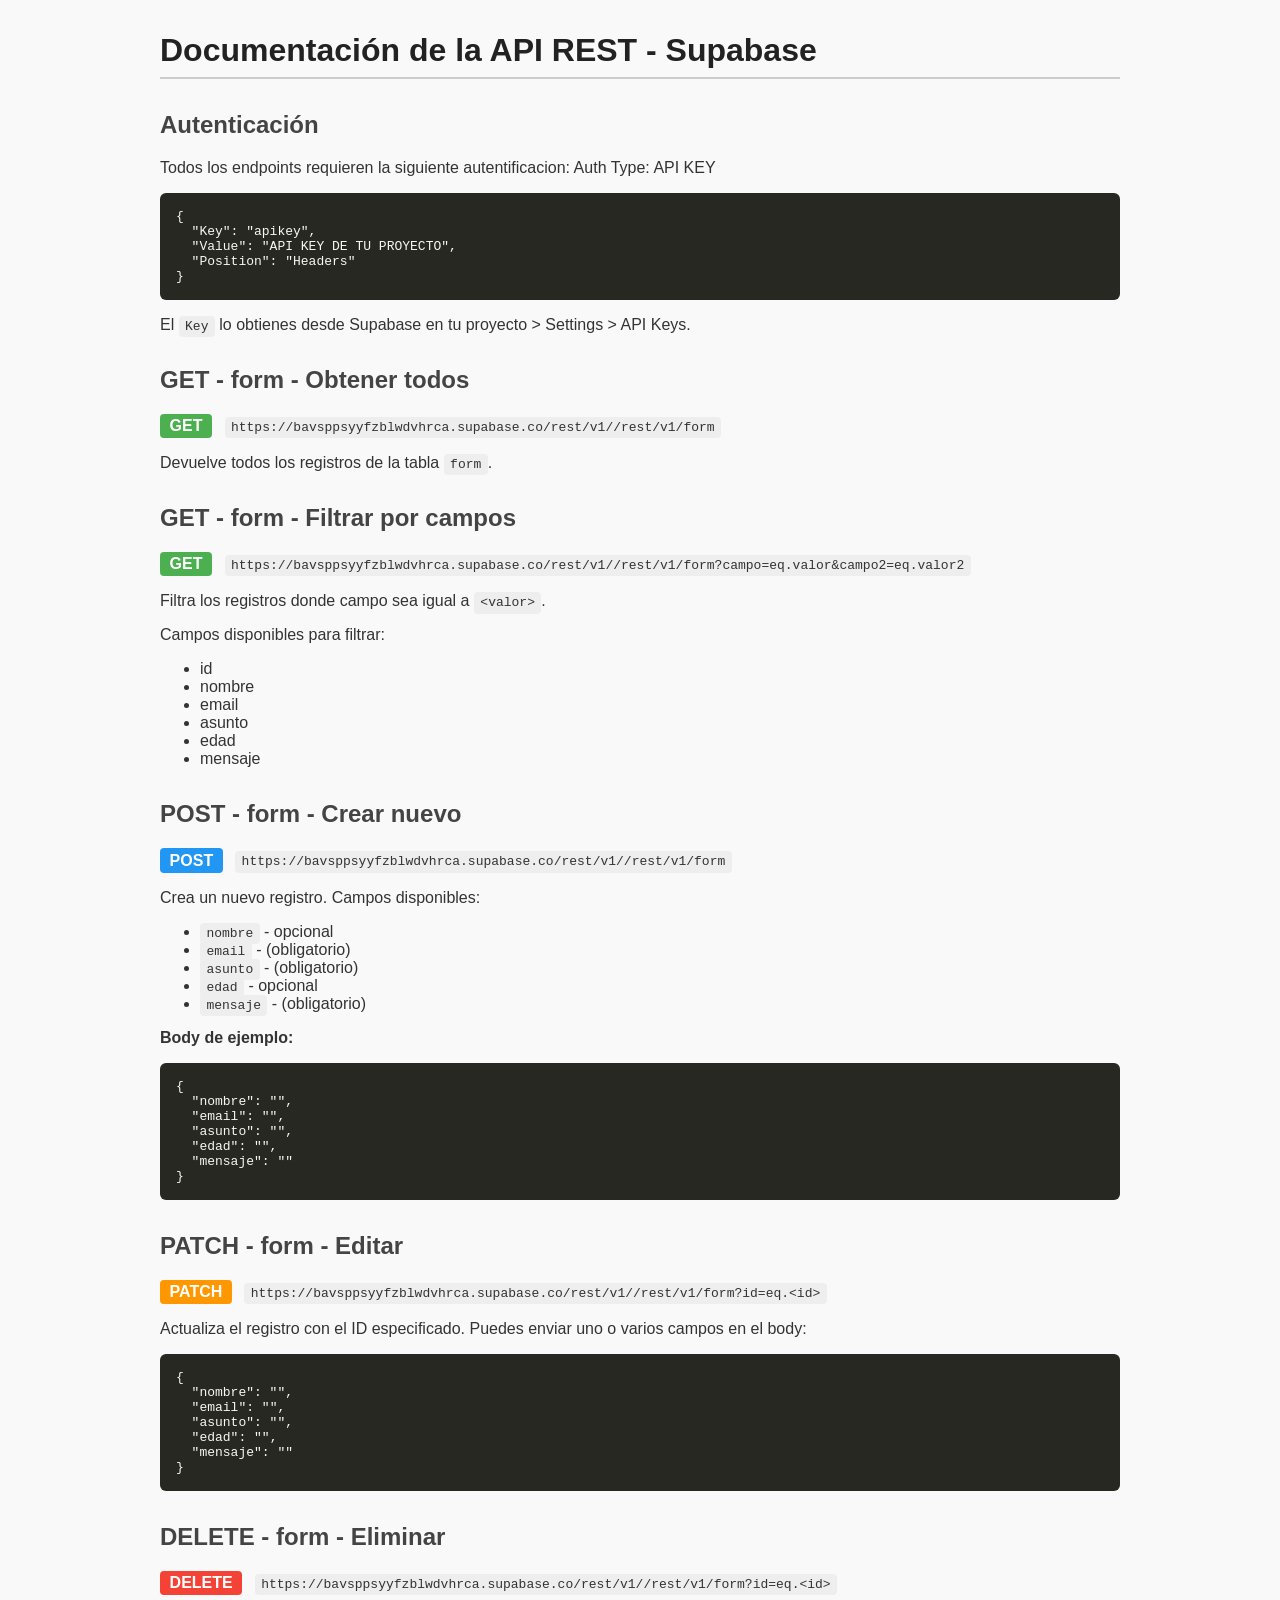
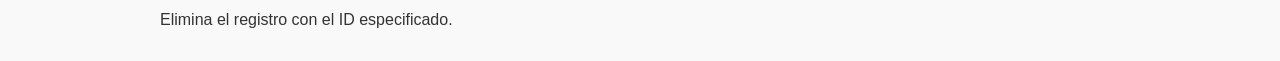
==== apidoc.html @ 74fca83e "se agregó documentación de la Api se agregó documentación de la Api" ====
<!DOCTYPE html>
<!-- saved from url=(0067)https://bootcamp-qa.github.io/ReportGenerator/documentacionapi.html -->
<html lang="es"><head><meta http-equiv="Content-Type" content="text/html; charset=UTF-8">
  
  <title>Documentación API Supabase</title>
  <style>
    body {
      font-family: 'Segoe UI', sans-serif;
      margin: 2rem auto;
      max-width: 960px;
      background: #f9f9f9;
      color: #333;
    }
    h1 { color: #222; border-bottom: 2px solid #ccc; padding-bottom: 0.5rem; }
    h2 { margin-top: 2rem; color: #444; }
    code { background: #eee; padding: 0.2rem 0.4rem; border-radius: 4px; }
    pre {
      background: #272822;
      color: #f8f8f2;
      padding: 1rem;
      border-radius: 6px;
      overflow-x: auto;
    }
    .method {
      display: inline-block;
      font-weight: bold;
      padding: 0.2rem 0.6rem;
      border-radius: 4px;
      margin-right: 0.5rem;
      color: white;
    }
    .GET { background: #4caf50; }
    .POST { background: #2196f3; }
    .PATCH { background: #ff9800; }
    .DELETE { background: #f44336; }

    label {
      display: block;
      margin-top: 1rem;
      font-weight: bold;
    }
    input[type=text] {
      width: 100%;
      padding: 0.5rem;
      font-size: 1rem;
      margin-top: 0.3rem;
      box-sizing: border-box;
    }
    button {
      margin-top: 1.5rem;
      padding: 0.6rem 1rem;
      font-size: 1rem;
      cursor: pointer;
    }
  </style>
</head>
<body>

<h1>Documentación de la API REST - Supabase</h1>

<form id="form" onsubmit="return false;" style="display: none;">
  <label for="tableName">Nombre de la tabla:</label>
  <input type="text" id="tableName" placeholder="clientes" required="">

  <label for="columns">Columnas (separadas por coma, * indica obligatorio):</label>
  <input type="text" id="columns" placeholder="nombre, telefono*, correo*" required="">

  <label for="baseUrl">Base URL:</label>
  <input type="text" id="baseUrl" placeholder="https://proyecto.supabase.co" required="">

  <button onclick="generate()">GENERAR DOCUMENTACION API</button>
</form>

<!-- Aquí pondremos la documentación generada -->
<div id="docs" style="margin-top:2rem;">
        <h2>Autenticación</h2>
    <p>Todos los endpoints requieren la siguiente autentificacion: Auth Type: API KEY</p>
    <pre>{
  "Key": "apikey",
  "Value": "API KEY DE TU PROYECTO",
  "Position": "Headers"
}</pre>
    <p>El <code>Key</code> lo obtienes desde Supabase en tu proyecto &gt; Settings &gt; API Keys.</p>
  
    <h2>GET - form - Obtener todos </h2>
    <p><span class="method GET">GET</span> <code>https://bavsppsyyfzblwdvhrca.supabase.co/rest/v1//rest/v1/form</code></p>
    <p>Devuelve todos los registros de la tabla <code>form</code>.</p>

    <h2>GET - form - Filtrar por campos</h2>
    <p><span class="method GET">GET</span> <code>https://bavsppsyyfzblwdvhrca.supabase.co/rest/v1//rest/v1/form?campo=eq.valor&amp;campo2=eq.valor2</code></p>
    <p>Filtra los registros donde campo sea igual a <code>&lt;valor&gt;</code>.</p>
    <p>Campos disponibles para filtrar:</p>
    <ul>
      <li>id</li><li>nombre</li><li>email</li><li>asunto</li><li>edad</li><li>mensaje</li>
    </ul>

    <h2>POST - form - Crear nuevo</h2>
    <p><span class="method POST">POST</span> <code>https://bavsppsyyfzblwdvhrca.supabase.co/rest/v1//rest/v1/form</code></p>
    <p>Crea un nuevo registro. Campos disponibles:</p>
    <ul>
      <li><code>nombre</code> - opcional</li><li><code>email</code> -  (obligatorio)</li><li><code>asunto</code> -  (obligatorio)</li><li><code>edad</code> - opcional</li><li><code>mensaje</code> -  (obligatorio)</li>
    </ul>
    <p><strong>Body de ejemplo:</strong></p>
    <pre>{
  "nombre": "",
  "email": "",
  "asunto": "",
  "edad": "",
  "mensaje": ""
}</pre>

    <h2>PATCH - form - Editar </h2>
    <p><span class="method PATCH">PATCH</span> <code>https://bavsppsyyfzblwdvhrca.supabase.co/rest/v1//rest/v1/form?id=eq.&lt;id&gt;</code></p>
    <p>Actualiza el registro con el ID especificado. Puedes enviar uno o varios campos en el body:</p>
    <pre>{
  "nombre": "<nuevo string="">",
  "email": "<nuevo string="">",
  "asunto": "<nuevo string="">",
  "edad": "<nuevo string="">",
  "mensaje": "<nuevo string="">"
}</nuevo></nuevo></nuevo></nuevo></nuevo></pre>

    <h2>DELETE - form - Eliminar </h2>
    <p><span class="method DELETE">DELETE</span> <code>https://bavsppsyyfzblwdvhrca.supabase.co/rest/v1//rest/v1/form?id=eq.&lt;id&gt;</code></p>
    <p>Elimina el registro con el ID especificado.</p>


  </div>

<script>
function generate() {
  let tableName = document.getElementById('tableName').value.trim() || 'clientes';
  const columnsRaw = document.getElementById('columns').value.trim();
  const baseUrlRaw = document.getElementById('baseUrl').value.trim() || 'https://<TU_PROYECTO>.supabase.co';

  // Procesar columnas
  const colsArr = columnsRaw.split(',').map(c => c.trim()).filter(c => c.length > 0);

  const columns = colsArr.map(col => {
    let required = false;
    let name = col;
    if (col.endsWith('*')) {
      required = true;
      name = col.slice(0, -1).trim();
    }
    return { name, type: "string", required };
  });

  const baseUrl = `${baseUrlRaw}/rest/v1/${tableName}`;

  function generatePostBody() {
    const obj = {};
    columns.forEach(col => {
      if (col.name !== "id") {
        obj[col.name] = "";
      }
    });
    return JSON.stringify(obj, null, 2);
  }

  function generatePatchBody() {
    const obj = {};
    columns.forEach(col => {
      if (col.name !== "id") {
        obj[col.name] = `<nuevo ${col.type}>`;
      }
    });
    return JSON.stringify(obj, null, 2);
  }

  // Construir el HTML para la documentación
  let html = `
        <h2>Autenticación</h2>
    <p>Todos los endpoints requieren la siguiente autentificacion: Auth Type: API KEY</p>
    <pre>{
  "Key": "apikey",
  "Value": "API KEY DE TU PROYECTO",
  "Position": "Headers"
}</pre>
    <p>El <code>Key</code> lo obtienes desde Supabase en tu proyecto &gt; Settings &gt; API Keys.</p>
  
    <h2>GET - ${tableName} - Obtener todos </h2>
    <p><span class="method GET">GET</span> <code>${baseUrl}</code></p>
    <p>Devuelve todos los registros de la tabla <code>${tableName}</code>.</p>

    <h2>GET - ${tableName} - Filtrar por campos</h2>
    <p><span class="method GET">GET</span> <code>${baseUrl}?campo=eq.valor&campo2=eq.valor2</code></p>
    <p>Filtra los registros donde campo sea igual a <code>&lt;valor&gt;</code>.</p>
    <p>Campos disponibles para filtrar:</p>
    <ul>
      ${columns.map(col => `<li>${col.name}</li>`).join('')}
    </ul>

    <h2>POST - ${tableName} - Crear nuevo</h2>
    <p><span class="method POST">POST</span> <code>${baseUrl}</code></p>
    <p>Crea un nuevo registro. Campos disponibles:</p>
    <ul>
      ${columns.filter(c => c.name !== 'id').map(col => `<li><code>${col.name}</code> - ${col.required ? " (obligatorio)" : "opcional"}</li>`).join('')}
    </ul>
    <p><strong>Body de ejemplo:</strong></p>
    <pre>${generatePostBody()}</pre>

    <h2>PATCH - ${tableName} - Editar </h2>
    <p><span class="method PATCH">PATCH</span> <code>${baseUrl}?id=eq.&lt;id&gt;</code></p>
    <p>Actualiza el registro con el ID especificado. Puedes enviar uno o varios campos en el body:</p>
    <pre>${generatePatchBody()}</pre>

    <h2>DELETE - ${tableName} - Eliminar </h2>
    <p><span class="method DELETE">DELETE</span> <code>${baseUrl}?id=eq.&lt;id&gt;</code></p>
    <p>Elimina el registro con el ID especificado.</p>


  `;

  document.getElementById('docs').innerHTML = html;
   document.getElementById('form').style.display = 'none';
  
}


</script>




</body></html>
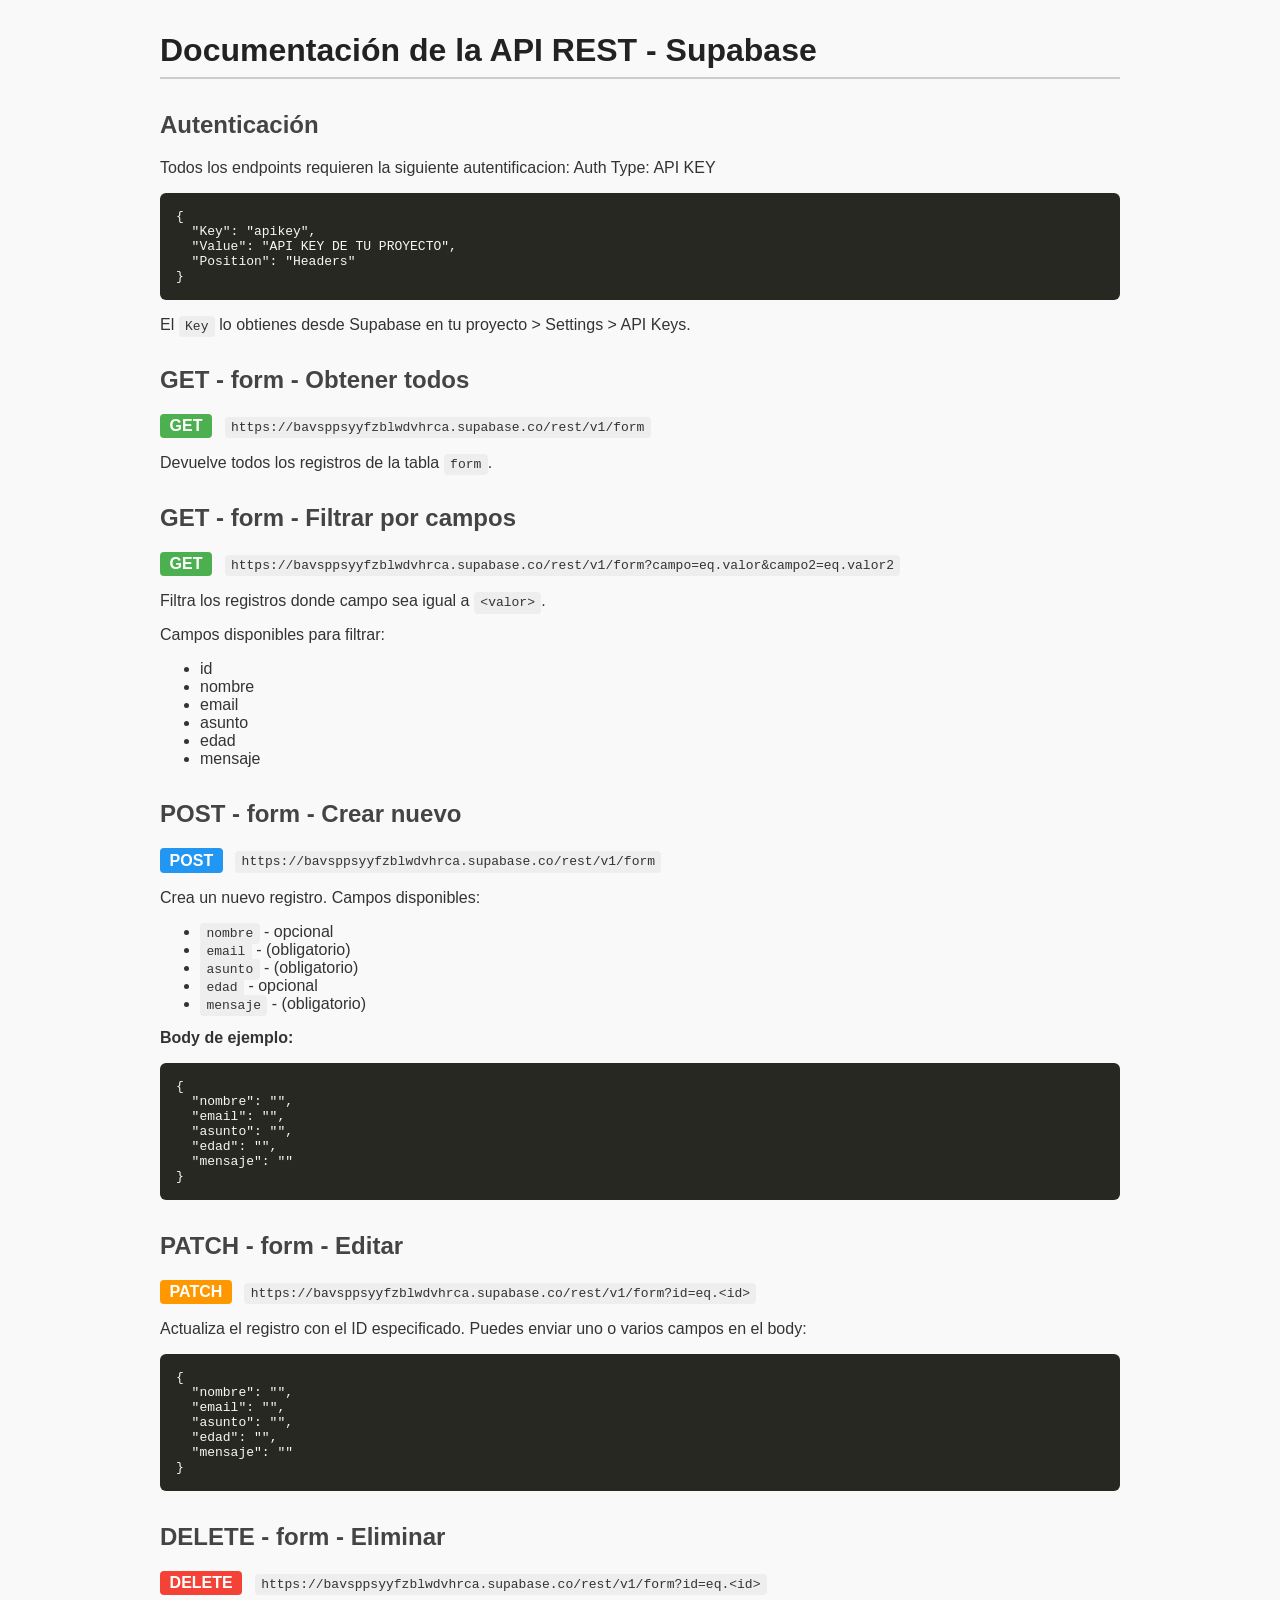
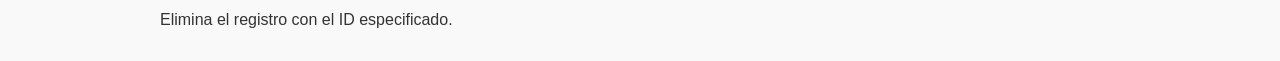
==== commit 063f8ae9: "Add files via upload" ====
--- a/apidoc.html
+++ b/apidoc.html
@@ -83,11 +83,11 @@
     <p>El <code>Key</code> lo obtienes desde Supabase en tu proyecto &gt; Settings &gt; API Keys.</p>
   
     <h2>GET - form - Obtener todos </h2>
-    <p><span class="method GET">GET</span> <code>https://bavsppsyyfzblwdvhrca.supabase.co/rest/v1//rest/v1/form</code></p>
+    <p><span class="method GET">GET</span> <code>https://bavsppsyyfzblwdvhrca.supabase.co/rest/v1/form</code></p>
     <p>Devuelve todos los registros de la tabla <code>form</code>.</p>
 
     <h2>GET - form - Filtrar por campos</h2>
-    <p><span class="method GET">GET</span> <code>https://bavsppsyyfzblwdvhrca.supabase.co/rest/v1//rest/v1/form?campo=eq.valor&amp;campo2=eq.valor2</code></p>
+    <p><span class="method GET">GET</span> <code>https://bavsppsyyfzblwdvhrca.supabase.co/rest/v1/form?campo=eq.valor&amp;campo2=eq.valor2</code></p>
     <p>Filtra los registros donde campo sea igual a <code>&lt;valor&gt;</code>.</p>
     <p>Campos disponibles para filtrar:</p>
     <ul>
@@ -95,7 +95,7 @@
     </ul>
 
     <h2>POST - form - Crear nuevo</h2>
-    <p><span class="method POST">POST</span> <code>https://bavsppsyyfzblwdvhrca.supabase.co/rest/v1//rest/v1/form</code></p>
+    <p><span class="method POST">POST</span> <code>https://bavsppsyyfzblwdvhrca.supabase.co/rest/v1/form</code></p>
     <p>Crea un nuevo registro. Campos disponibles:</p>
     <ul>
       <li><code>nombre</code> - opcional</li><li><code>email</code> -  (obligatorio)</li><li><code>asunto</code> -  (obligatorio)</li><li><code>edad</code> - opcional</li><li><code>mensaje</code> -  (obligatorio)</li>
@@ -110,7 +110,7 @@
 }</pre>
 
     <h2>PATCH - form - Editar </h2>
-    <p><span class="method PATCH">PATCH</span> <code>https://bavsppsyyfzblwdvhrca.supabase.co/rest/v1//rest/v1/form?id=eq.&lt;id&gt;</code></p>
+    <p><span class="method PATCH">PATCH</span> <code>https://bavsppsyyfzblwdvhrca.supabase.co/rest/v1/form?id=eq.&lt;id&gt;</code></p>
     <p>Actualiza el registro con el ID especificado. Puedes enviar uno o varios campos en el body:</p>
     <pre>{
   "nombre": "<nuevo string="">",
@@ -121,7 +121,7 @@
 }</nuevo></nuevo></nuevo></nuevo></nuevo></pre>
 
     <h2>DELETE - form - Eliminar </h2>
-    <p><span class="method DELETE">DELETE</span> <code>https://bavsppsyyfzblwdvhrca.supabase.co/rest/v1//rest/v1/form?id=eq.&lt;id&gt;</code></p>
+    <p><span class="method DELETE">DELETE</span> <code>https://bavsppsyyfzblwdvhrca.supabase.co/rest/v1/form?id=eq.&lt;id&gt;</code></p>
     <p>Elimina el registro con el ID especificado.</p>
 
 
